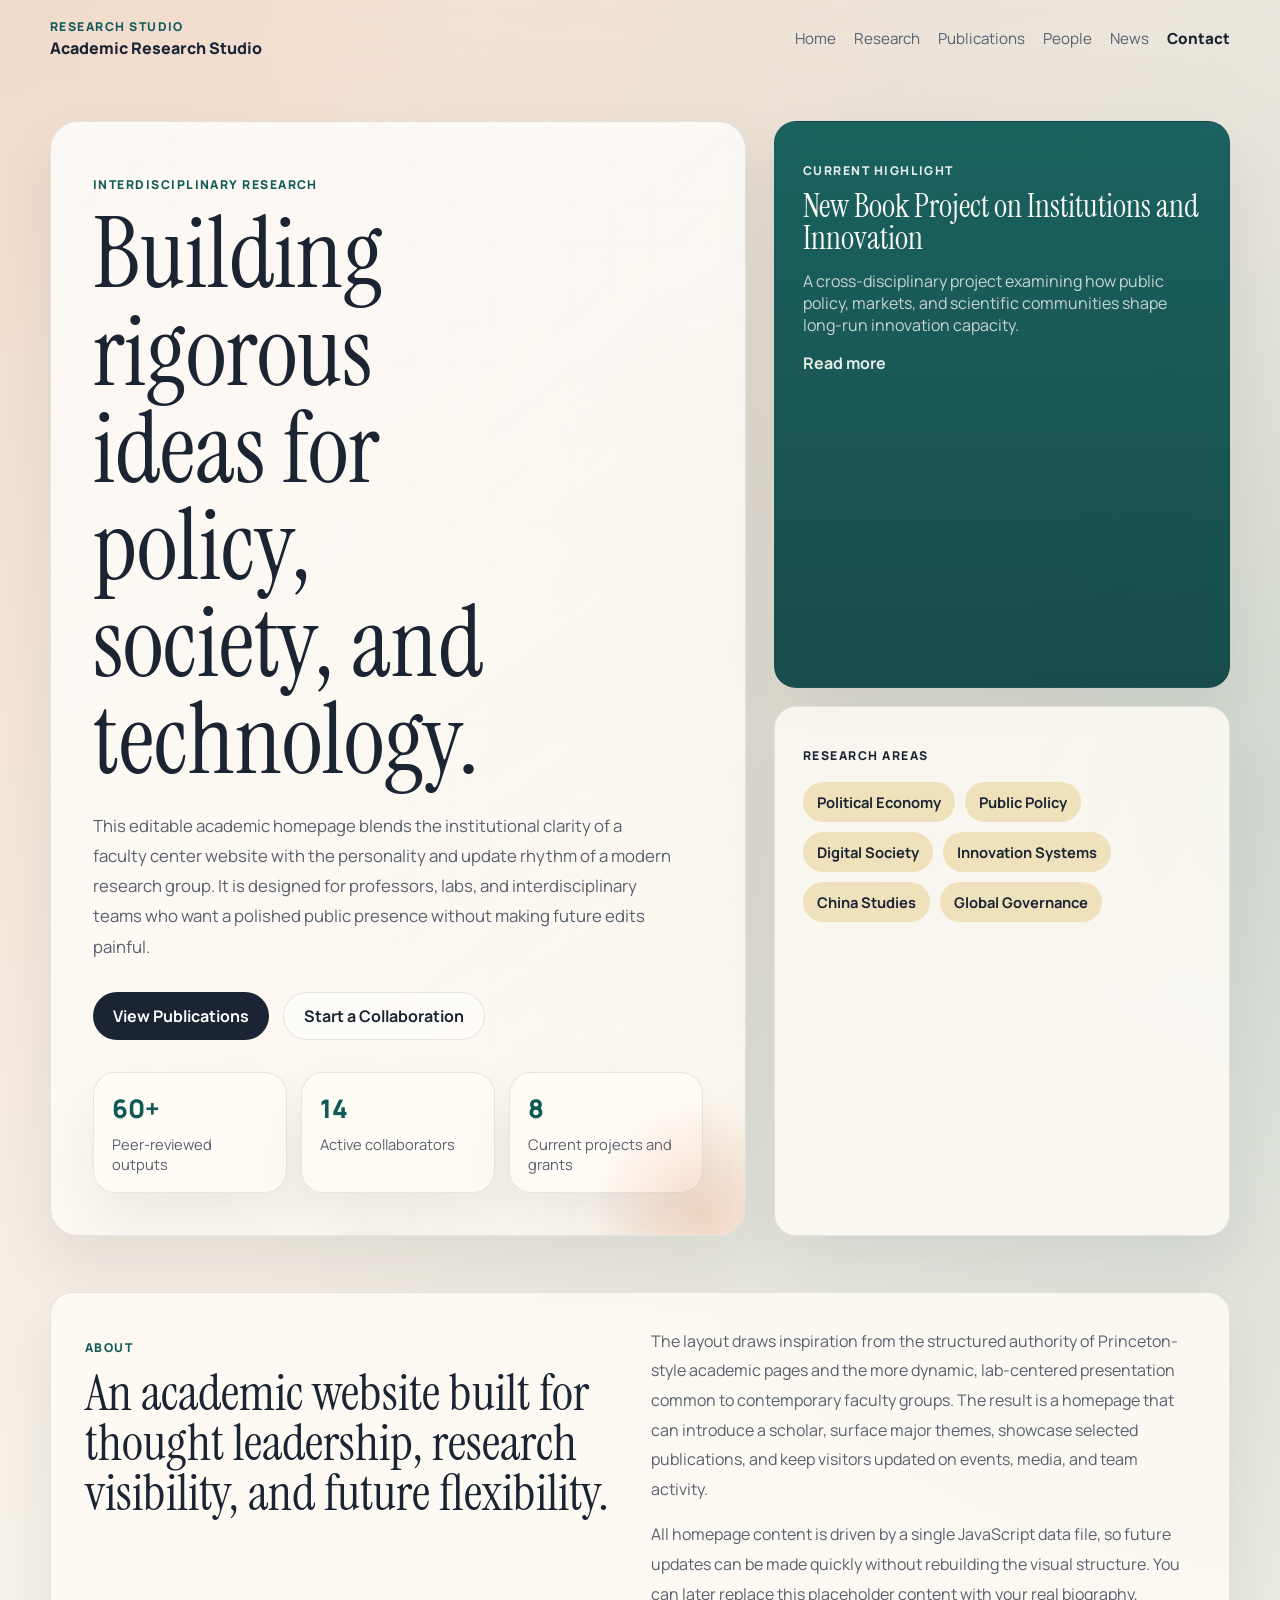
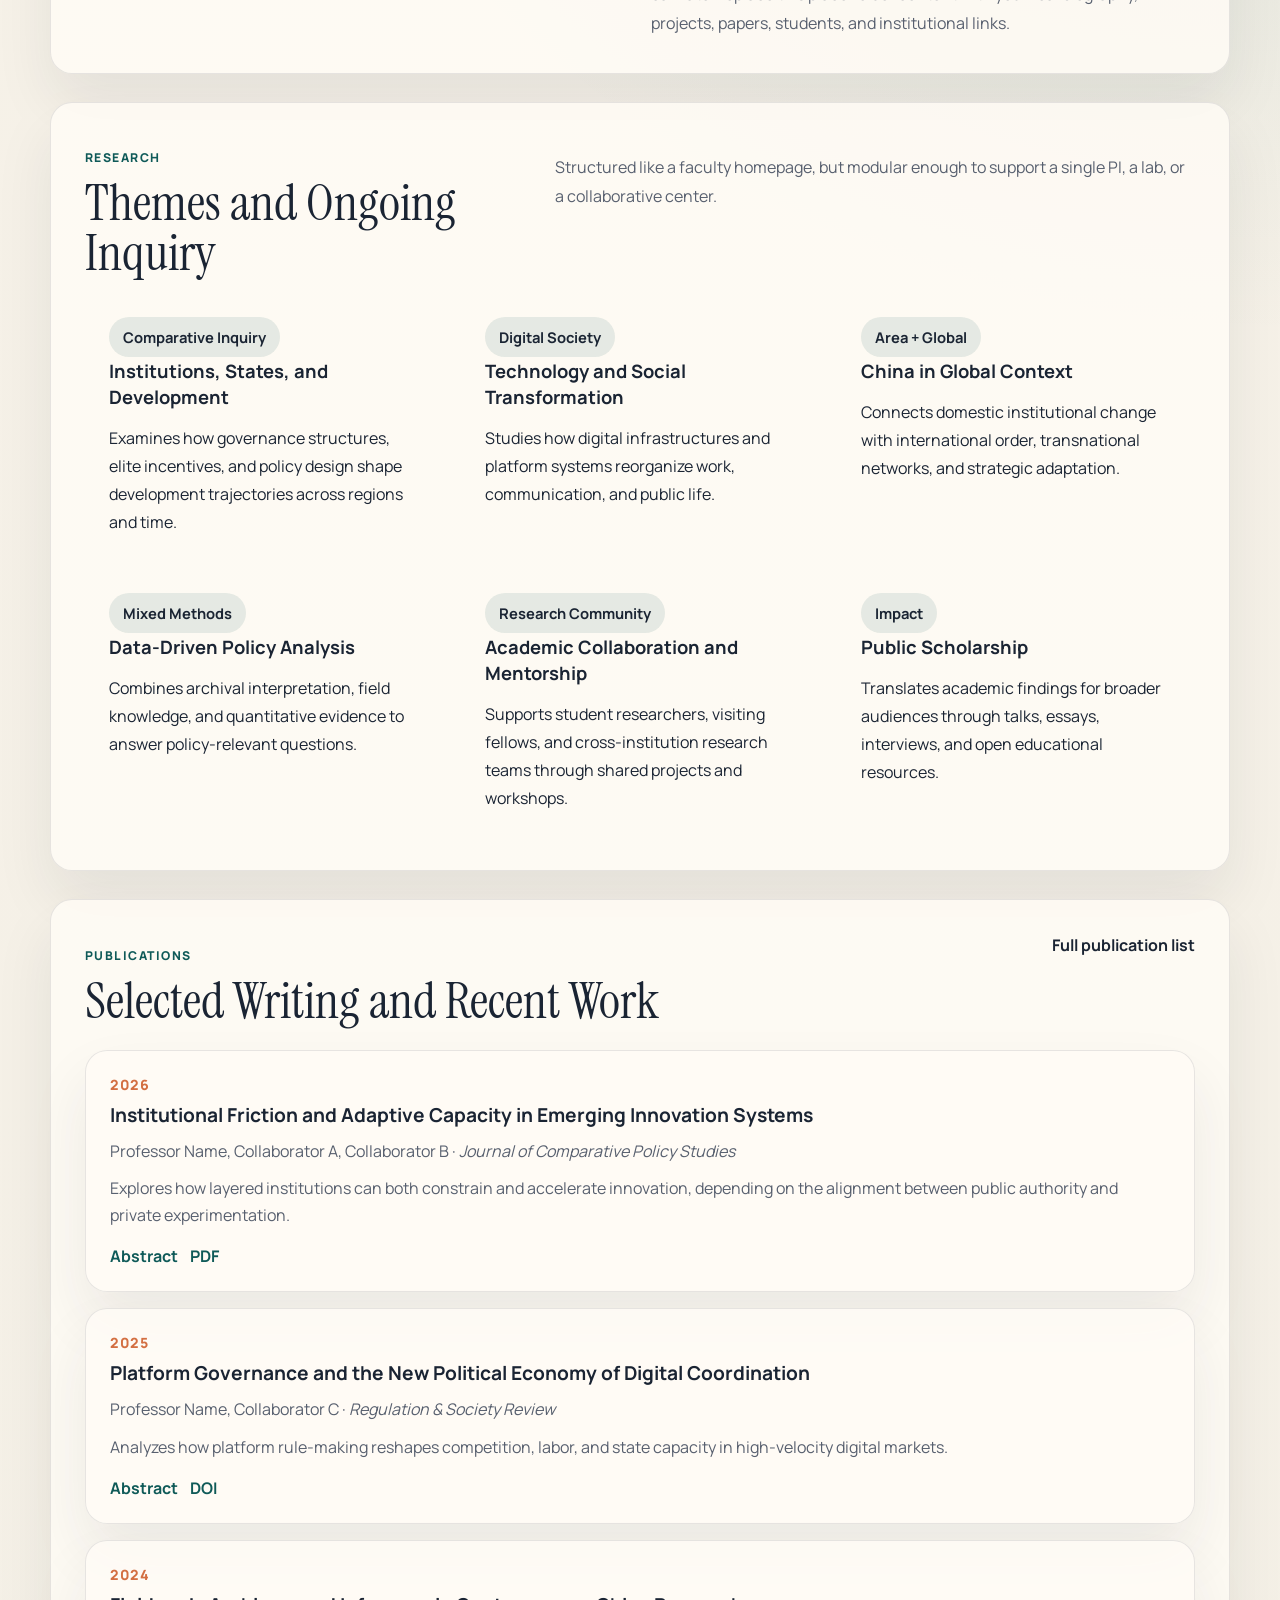
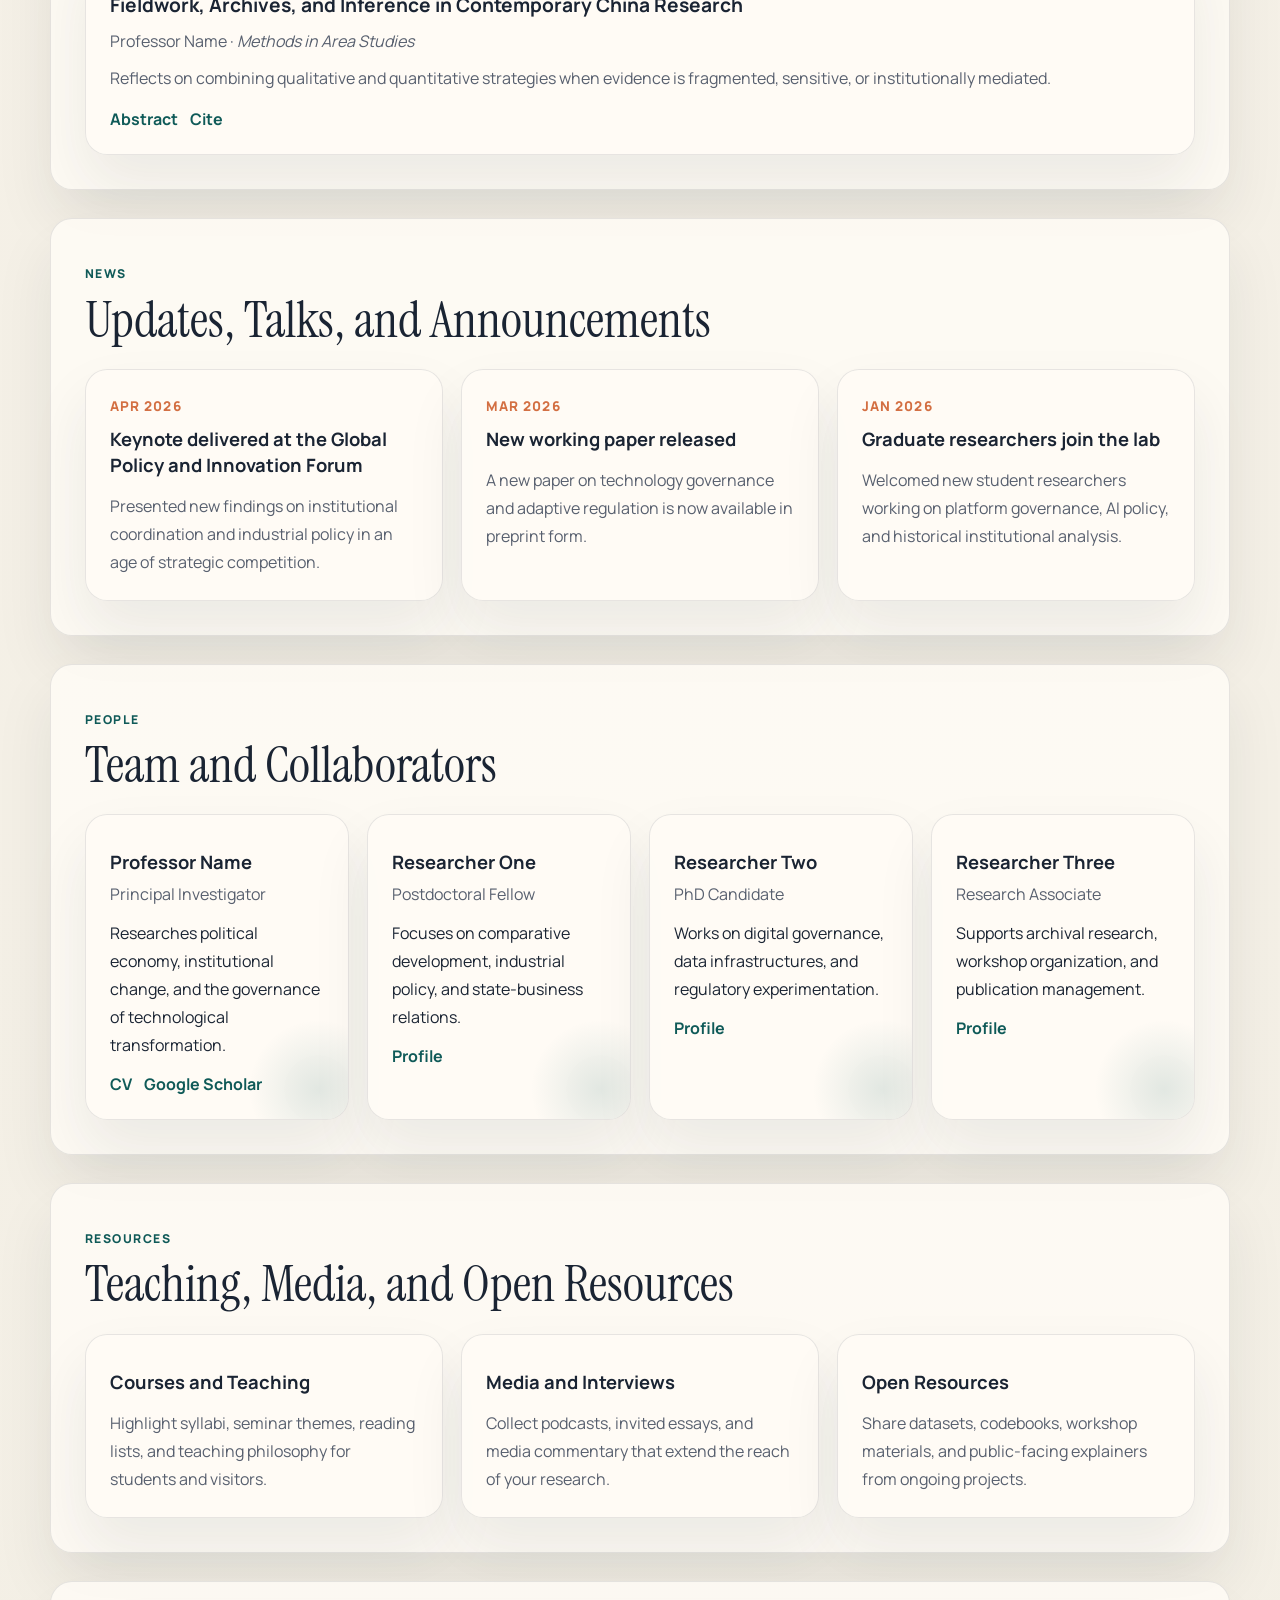
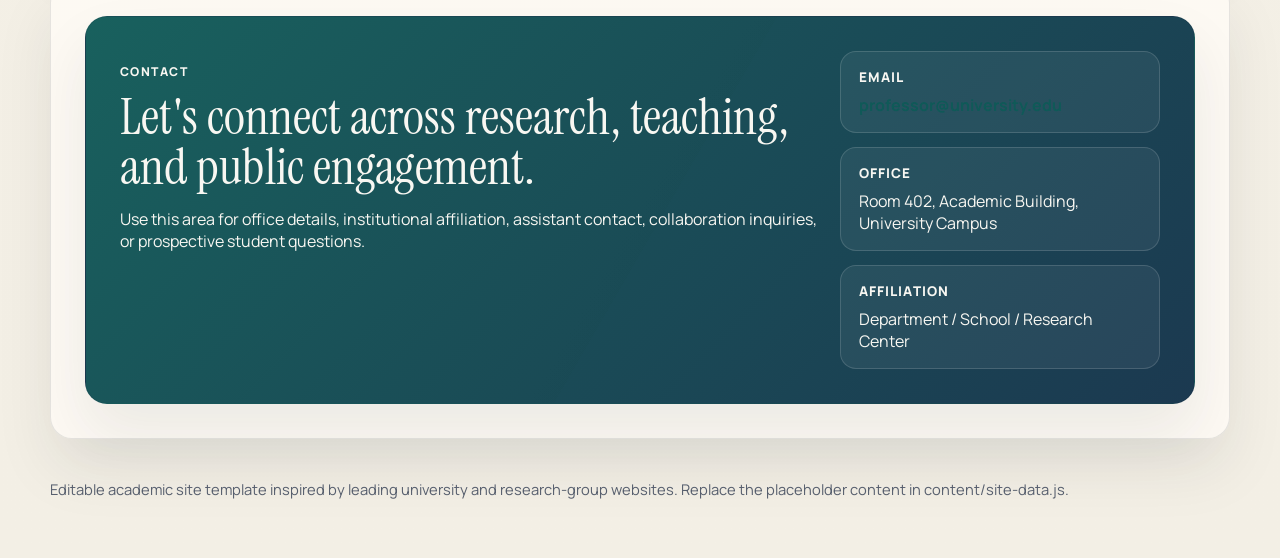
==== index.html @ c12a3609 "Initial academic website" ====
<!DOCTYPE html>
<html lang="en">
  <head>
    <meta charset="UTF-8" />
    <meta name="viewport" content="width=device-width, initial-scale=1.0" />
    <title>Academic Research Studio</title>
    <meta
      name="description"
      content="A modular academic website template for research groups, faculty, and interdisciplinary labs."
    />
    <link rel="preconnect" href="https://fonts.googleapis.com" />
    <link rel="preconnect" href="https://fonts.gstatic.com" crossorigin />
    <link
      href="https://fonts.googleapis.com/css2?family=Manrope:wght@400;500;600;700;800&family=Instrument+Serif:ital@0;1&display=swap"
      rel="stylesheet"
    />
    <link rel="stylesheet" href="styles.css" />
  </head>
  <body>
    <div class="page-shell">
      <header class="site-header">
        <a class="brand" href="index.html">
          <span class="brand-kicker" id="brand-kicker">Research Studio</span>
          <span class="brand-title" id="brand-title">Academic Research Studio</span>
        </a>
        <nav class="site-nav" id="site-nav" aria-label="Primary navigation"></nav>
      </header>

      <main id="top">
        <section class="hero">
          <div class="hero-copy">
            <p class="eyebrow" id="hero-eyebrow">Interdisciplinary Research</p>
            <h1 id="hero-title">Building rigorous ideas for policy, society, and technology.</h1>
            <p class="hero-summary" id="hero-summary"></p>

            <div class="hero-actions">
              <a class="button button-primary" id="hero-primary-link" href="#publications">View Publications</a>
              <a class="button button-secondary" id="hero-secondary-link" href="#contact">Collaborate</a>
            </div>

            <div class="hero-metrics" id="hero-metrics"></div>
          </div>

          <aside class="hero-panel">
            <div class="panel-card panel-highlight">
              <p class="panel-label">Current Highlight</p>
              <h2 id="highlight-title"></h2>
              <p id="highlight-summary"></p>
              <a id="highlight-link" href="#" target="_blank" rel="noreferrer">Read more</a>
            </div>
            <div class="panel-card">
              <p class="panel-label">Research Areas</p>
              <div class="tag-grid" id="hero-tags"></div>
            </div>
          </aside>
        </section>

        <section class="section intro-grid" id="about">
          <div>
            <p class="section-kicker">About</p>
            <h2 class="section-title" id="about-title"></h2>
          </div>
          <div class="rich-text" id="about-copy"></div>
        </section>

        <section class="section" id="research">
          <div class="section-heading">
            <div>
              <p class="section-kicker">Research</p>
              <h2 class="section-title">Themes and Ongoing Inquiry</h2>
            </div>
            <p class="section-note">
              Structured like a faculty homepage, but modular enough to support a single PI, a lab,
              or a collaborative center.
            </p>
          </div>
          <div class="card-grid" id="research-grid"></div>
        </section>

        <section class="section split-section" id="publications">
          <div class="section-heading">
            <div>
              <p class="section-kicker">Publications</p>
              <h2 class="section-title">Selected Writing and Recent Work</h2>
            </div>
            <a class="text-link" id="all-publications-link" href="#" target="_blank" rel="noreferrer"
              >Full publication list</a
            >
          </div>
          <div class="publication-list" id="publication-list"></div>
        </section>

        <section class="section news-section" id="news">
          <div class="section-heading">
            <div>
              <p class="section-kicker">News</p>
              <h2 class="section-title">Updates, Talks, and Announcements</h2>
            </div>
          </div>
          <div class="news-grid" id="news-grid"></div>
        </section>

        <section class="section" id="people">
          <div class="section-heading">
            <div>
              <p class="section-kicker">People</p>
              <h2 class="section-title">Team and Collaborators</h2>
            </div>
          </div>
          <div class="people-grid" id="people-grid"></div>
        </section>

        <section class="section resources-section">
          <div class="section-heading">
            <div>
              <p class="section-kicker">Resources</p>
              <h2 class="section-title">Teaching, Media, and Open Resources</h2>
            </div>
          </div>
          <div class="resource-grid" id="resource-grid"></div>
        </section>

        <section class="section contact-section" id="contact">
          <div class="contact-card">
            <div>
              <p class="section-kicker">Contact</p>
              <h2 class="section-title" id="contact-title"></h2>
              <p class="contact-copy" id="contact-summary"></p>
            </div>
            <div class="contact-details" id="contact-details"></div>
          </div>
        </section>
      </main>
    </div>

    <footer class="site-footer">
      <p id="footer-text"></p>
    </footer>

    <script src="content/site-data.js"></script>
    <script src="script.js"></script>
  </body>
</html>
---- styles.css ----
:root {
  --bg: #f3efe5;
  --surface: rgba(255, 252, 246, 0.82);
  --surface-strong: #fffdf8;
  --ink: #1a2433;
  --muted: #58606f;
  --line: rgba(26, 36, 51, 0.1);
  --brand: #0f5a58;
  --brand-2: #d36f42;
  --accent: #efe1bc;
  --shadow: 0 30px 60px rgba(26, 36, 51, 0.08);
  --radius-xl: 28px;
  --radius-lg: 22px;
  --radius-md: 16px;
  --container: min(1180px, calc(100vw - 40px));
}

* {
  box-sizing: border-box;
}

html {
  scroll-behavior: smooth;
}

body {
  margin: 0;
  font-family: "Manrope", sans-serif;
  color: var(--ink);
  background:
    radial-gradient(circle at top left, rgba(211, 111, 66, 0.18), transparent 28%),
    radial-gradient(circle at right 15%, rgba(15, 90, 88, 0.16), transparent 24%),
    linear-gradient(180deg, #f7f2e9 0%, var(--bg) 100%);
  min-height: 100vh;
}

a {
  color: inherit;
  text-decoration: none;
}

.page-shell,
.site-footer {
  width: var(--container);
  margin: 0 auto;
}

.site-header {
  position: sticky;
  top: 0;
  z-index: 10;
  display: flex;
  align-items: center;
  justify-content: space-between;
  gap: 24px;
  padding: 18px 0;
  backdrop-filter: blur(18px);
}

.brand {
  display: inline-flex;
  flex-direction: column;
  gap: 2px;
}

.brand-kicker,
.eyebrow,
.section-kicker,
.panel-label {
  text-transform: uppercase;
  letter-spacing: 0.12em;
  font-size: 0.76rem;
  font-weight: 800;
}

.brand-kicker,
.eyebrow,
.section-kicker {
  color: var(--brand);
}

.brand-title {
  font-weight: 800;
  font-size: 1rem;
}

.site-nav {
  display: flex;
  flex-wrap: wrap;
  gap: 18px;
  font-size: 0.95rem;
  color: var(--muted);
}

.site-nav a:hover,
.text-link:hover,
.panel-card a:hover {
  color: var(--brand);
}

.nav-highlight {
  font-weight: 800;
  color: var(--ink);
}

.hero {
  display: grid;
  grid-template-columns: 1.45fr 0.95fr;
  gap: 28px;
  padding: 44px 0 28px;
  align-items: stretch;
}

.page-hero {
  padding: 52px 0 16px;
}

.page-title {
  margin: 10px 0 0;
  font-family: "Instrument Serif", serif;
  font-size: clamp(3rem, 7vw, 5.2rem);
  font-weight: 400;
  line-height: 0.98;
  max-width: 11ch;
}

.page-summary {
  max-width: 68ch;
  margin: 18px 0 0;
  color: var(--muted);
  line-height: 1.8;
  font-size: 1.05rem;
}

.hero-copy,
.hero-panel,
.section,
.contact-card {
  position: relative;
}

.hero-copy {
  padding: 42px;
  border: 1px solid var(--line);
  border-radius: var(--radius-xl);
  background:
    linear-gradient(145deg, rgba(255, 255, 255, 0.78), rgba(255, 250, 241, 0.88)),
    url("data:image/svg+xml,%3Csvg xmlns='http://www.w3.org/2000/svg' width='160' height='160' viewBox='0 0 160 160'%3E%3Cg fill='none' stroke='rgba(15,90,88,0.06)' stroke-width='1'%3E%3Cpath d='M0 40h160M0 80h160M0 120h160'/%3E%3Cpath d='M40 0v160M80 0v160M120 0v160'/%3E%3C/g%3E%3C/svg%3E");
  box-shadow: var(--shadow);
  overflow: hidden;
}

.hero-copy::after {
  content: "";
  position: absolute;
  width: 240px;
  height: 240px;
  right: -80px;
  bottom: -100px;
  border-radius: 50%;
  background: radial-gradient(circle, rgba(211, 111, 66, 0.24), transparent 68%);
}

.hero h1,
.section-title,
.panel-card h2 {
  margin: 0;
  line-height: 0.98;
}

.hero h1 {
  max-width: 10ch;
  font-family: "Instrument Serif", serif;
  font-size: clamp(3.3rem, 8vw, 6.2rem);
  font-weight: 400;
  margin-top: 12px;
}

.hero-summary,
.section-note,
.rich-text,
.publication-meta,
.publication-abstract,
.news-card p,
.person-role,
.resource-card p,
.contact-copy,
.contact-item,
.site-footer {
  color: var(--muted);
}

.hero-summary {
  max-width: 58ch;
  margin: 22px 0 0;
  font-size: 1.05rem;
  line-height: 1.8;
}

.hero-actions {
  display: flex;
  flex-wrap: wrap;
  gap: 14px;
  margin-top: 30px;
}

.button {
  display: inline-flex;
  align-items: center;
  justify-content: center;
  min-height: 48px;
  padding: 0 20px;
  border-radius: 999px;
  font-weight: 700;
  transition: transform 180ms ease, background-color 180ms ease, color 180ms ease;
}

.button:hover {
  transform: translateY(-1px);
}

.button-primary {
  background: var(--ink);
  color: #fff;
}

.button-secondary {
  border: 1px solid var(--line);
  background: rgba(255, 255, 255, 0.55);
}

.hero-metrics {
  display: grid;
  grid-template-columns: repeat(3, minmax(0, 1fr));
  gap: 14px;
  margin-top: 32px;
}

.metric-card,
.panel-card,
.section,
.contact-card,
.publication-item,
.news-card,
.person-card,
.resource-card {
  border: 1px solid var(--line);
  background: var(--surface);
  border-radius: var(--radius-lg);
  box-shadow: var(--shadow);
}

.metric-card {
  padding: 18px;
  backdrop-filter: blur(12px);
}

.metric-value {
  display: block;
  font-size: 1.6rem;
  font-weight: 800;
  color: var(--brand);
}

.metric-label {
  display: block;
  margin-top: 8px;
  font-size: 0.92rem;
  color: var(--muted);
}

.hero-panel {
  display: grid;
  gap: 18px;
}

.panel-card {
  padding: 28px;
}

.panel-highlight {
  background:
    linear-gradient(180deg, rgba(15, 90, 88, 0.95), rgba(13, 69, 68, 0.95)),
    linear-gradient(120deg, rgba(255, 255, 255, 0.12), transparent);
  color: #f8f7f2;
}

.panel-highlight .panel-label,
.panel-highlight a {
  color: #e6efe7;
}

.panel-highlight p {
  color: rgba(248, 247, 242, 0.78);
}

.panel-card h2 {
  font-size: 2rem;
  font-family: "Instrument Serif", serif;
  font-weight: 400;
  margin-top: 10px;
}

.panel-card a,
.text-link {
  font-weight: 700;
}

.tag-grid {
  display: flex;
  flex-wrap: wrap;
  gap: 10px;
  margin-top: 18px;
}

.tag {
  padding: 10px 14px;
  border-radius: 999px;
  background: var(--accent);
  font-size: 0.92rem;
  font-weight: 700;
}

.section {
  padding: 34px;
  margin-top: 28px;
}

.section-heading,
.intro-grid,
.contact-card {
  display: flex;
  align-items: flex-start;
  justify-content: space-between;
  gap: 22px;
}

.intro-grid > * {
  flex: 1;
}

.section-title {
  margin-top: 10px;
  font-family: "Instrument Serif", serif;
  font-size: clamp(2rem, 4vw, 3.2rem);
  font-weight: 400;
}

.section-note,
.rich-text {
  max-width: 64ch;
  line-height: 1.85;
}

.rich-text p {
  margin: 0;
}

.rich-text p + p {
  margin-top: 16px;
}

.card-grid,
.news-grid,
.people-grid,
.resource-grid {
  display: grid;
  gap: 18px;
  margin-top: 24px;
}

.card-grid {
  grid-template-columns: repeat(3, minmax(0, 1fr));
}

.research-card,
.news-card,
.person-card,
.resource-card,
.feature-card {
  padding: 24px;
}

.research-card h3,
.news-card h3,
.person-card h3,
.resource-card h3,
.feature-card h3,
.timeline-item h3 {
  margin: 10px 0 0;
  font-size: 1.15rem;
}

.research-card p,
.resource-card p,
.news-card p,
.feature-card p,
.timeline-item p,
.person-card p {
  margin: 14px 0 0;
  line-height: 1.75;
}

.research-card .tag {
  background: rgba(15, 90, 88, 0.1);
}

.publication-list {
  display: grid;
  gap: 16px;
  margin-top: 24px;
}

.publication-item {
  padding: 24px;
}

.publication-year {
  color: var(--brand-2);
  font-size: 0.88rem;
  font-weight: 800;
  text-transform: uppercase;
  letter-spacing: 0.08em;
}

.publication-item h3 {
  margin: 8px 0 0;
  font-size: 1.2rem;
}

.publication-meta,
.publication-abstract {
  margin-top: 10px;
  line-height: 1.7;
}

.publication-links,
.person-links {
  display: flex;
  flex-wrap: wrap;
  gap: 12px;
  margin-top: 14px;
}

.publication-links a,
.person-links a,
.contact-item a {
  color: var(--brand);
  font-weight: 700;
}

.news-grid {
  grid-template-columns: repeat(3, minmax(0, 1fr));
}

.news-date {
  font-size: 0.84rem;
  color: var(--brand-2);
  font-weight: 800;
  text-transform: uppercase;
  letter-spacing: 0.08em;
}

.people-grid {
  grid-template-columns: repeat(4, minmax(0, 1fr));
}

.people-grid-wide {
  grid-template-columns: repeat(3, minmax(0, 1fr));
}

.person-role {
  margin-top: 8px;
}

.person-card {
  position: relative;
  overflow: hidden;
}

.person-card::before {
  content: "";
  position: absolute;
  inset: auto -40px -40px auto;
  width: 140px;
  height: 140px;
  border-radius: 50%;
  background: radial-gradient(circle, rgba(15, 90, 88, 0.12), transparent 70%);
}

.resource-grid {
  grid-template-columns: repeat(3, minmax(0, 1fr));
}

.feature-grid {
  display: grid;
  grid-template-columns: repeat(3, minmax(0, 1fr));
  gap: 18px;
}

.feature-card,
.timeline-item {
  border: 1px solid var(--line);
  background: var(--surface);
  border-radius: var(--radius-lg);
  box-shadow: var(--shadow);
}

.timeline-list {
  display: grid;
  gap: 16px;
  margin-top: 24px;
}

.timeline-item {
  display: grid;
  grid-template-columns: 170px 1fr;
  gap: 18px;
  padding: 22px 24px;
}

.timeline-year {
  color: var(--brand-2);
  font-size: 0.88rem;
  font-weight: 800;
  text-transform: uppercase;
  letter-spacing: 0.08em;
}

.contact-card {
  padding: 34px;
  background:
    linear-gradient(135deg, rgba(15, 90, 88, 0.96), rgba(18, 49, 73, 0.96)),
    linear-gradient(120deg, rgba(255, 255, 255, 0.1), transparent);
  color: #f8f7f2;
}

.contact-card .section-kicker,
.contact-card .section-title,
.contact-card .contact-copy,
.contact-card .contact-item {
  color: #f8f7f2;
}

.contact-details {
  display: grid;
  gap: 14px;
  min-width: min(320px, 100%);
}

.contact-item {
  padding: 16px 18px;
  border: 1px solid rgba(255, 255, 255, 0.14);
  border-radius: var(--radius-md);
  background: rgba(255, 255, 255, 0.06);
}

.contact-label {
  display: block;
  margin-bottom: 8px;
  font-size: 0.84rem;
  font-weight: 800;
  letter-spacing: 0.08em;
  text-transform: uppercase;
}

.site-footer {
  padding: 26px 0 44px;
  font-size: 0.92rem;
}

@media (max-width: 1080px) {
  .hero,
  .card-grid,
  .news-grid,
  .people-grid,
  .resource-grid,
  .feature-grid,
  .people-grid-wide {
    grid-template-columns: repeat(2, minmax(0, 1fr));
  }

  .hero {
    align-items: unset;
  }

  .hero,
  .section-heading,
  .intro-grid,
  .contact-card {
    grid-template-columns: 1fr;
    flex-direction: column;
  }
}

@media (max-width: 720px) {
  .page-shell,
  .site-footer {
    width: min(100vw - 24px, 1180px);
  }

  .site-header {
    padding: 14px 0;
  }

  .site-nav {
    gap: 12px;
    font-size: 0.9rem;
  }

  .hero,
  .hero-metrics,
  .card-grid,
  .news-grid,
  .people-grid,
  .resource-grid,
  .feature-grid,
  .people-grid-wide {
    grid-template-columns: 1fr;
  }

  .timeline-item {
    grid-template-columns: 1fr;
  }

  .hero-copy,
  .panel-card,
  .section,
  .contact-card {
    padding: 24px;
  }

  .hero h1 {
    max-width: none;
  }
}
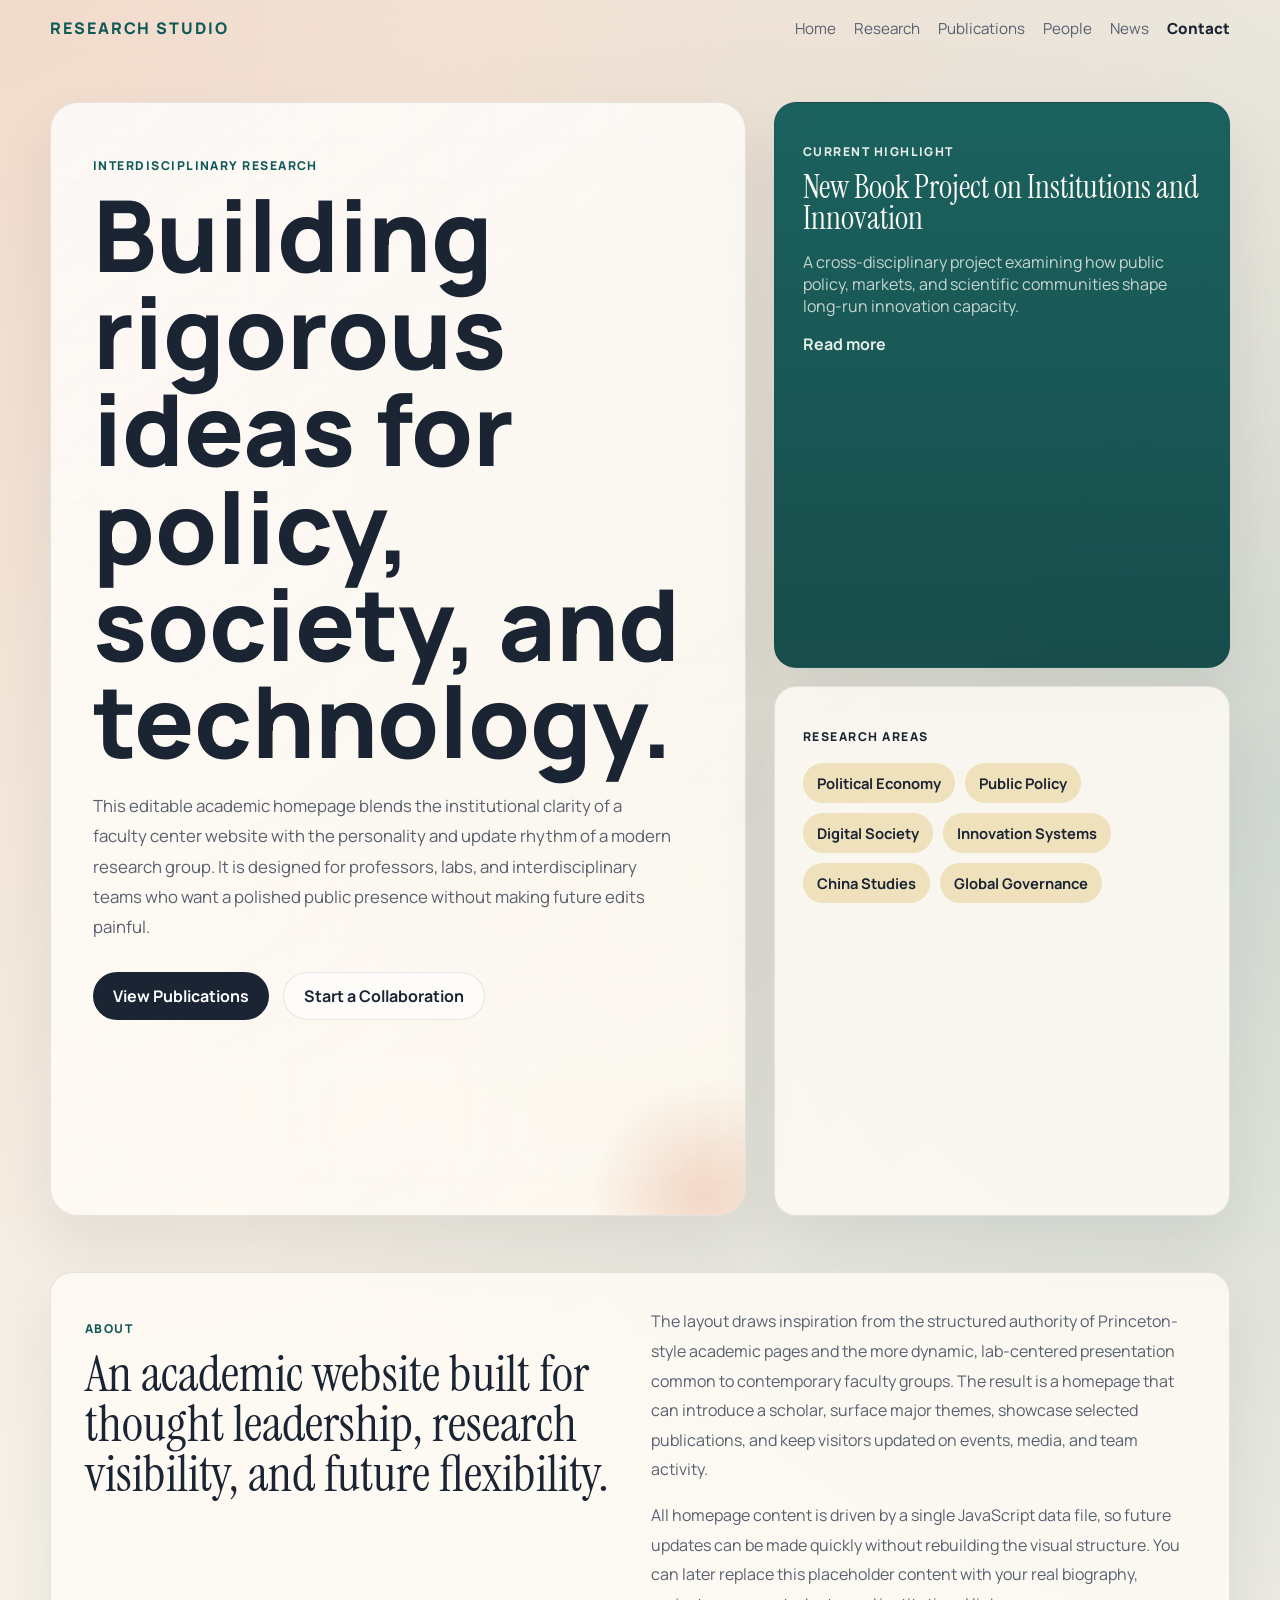
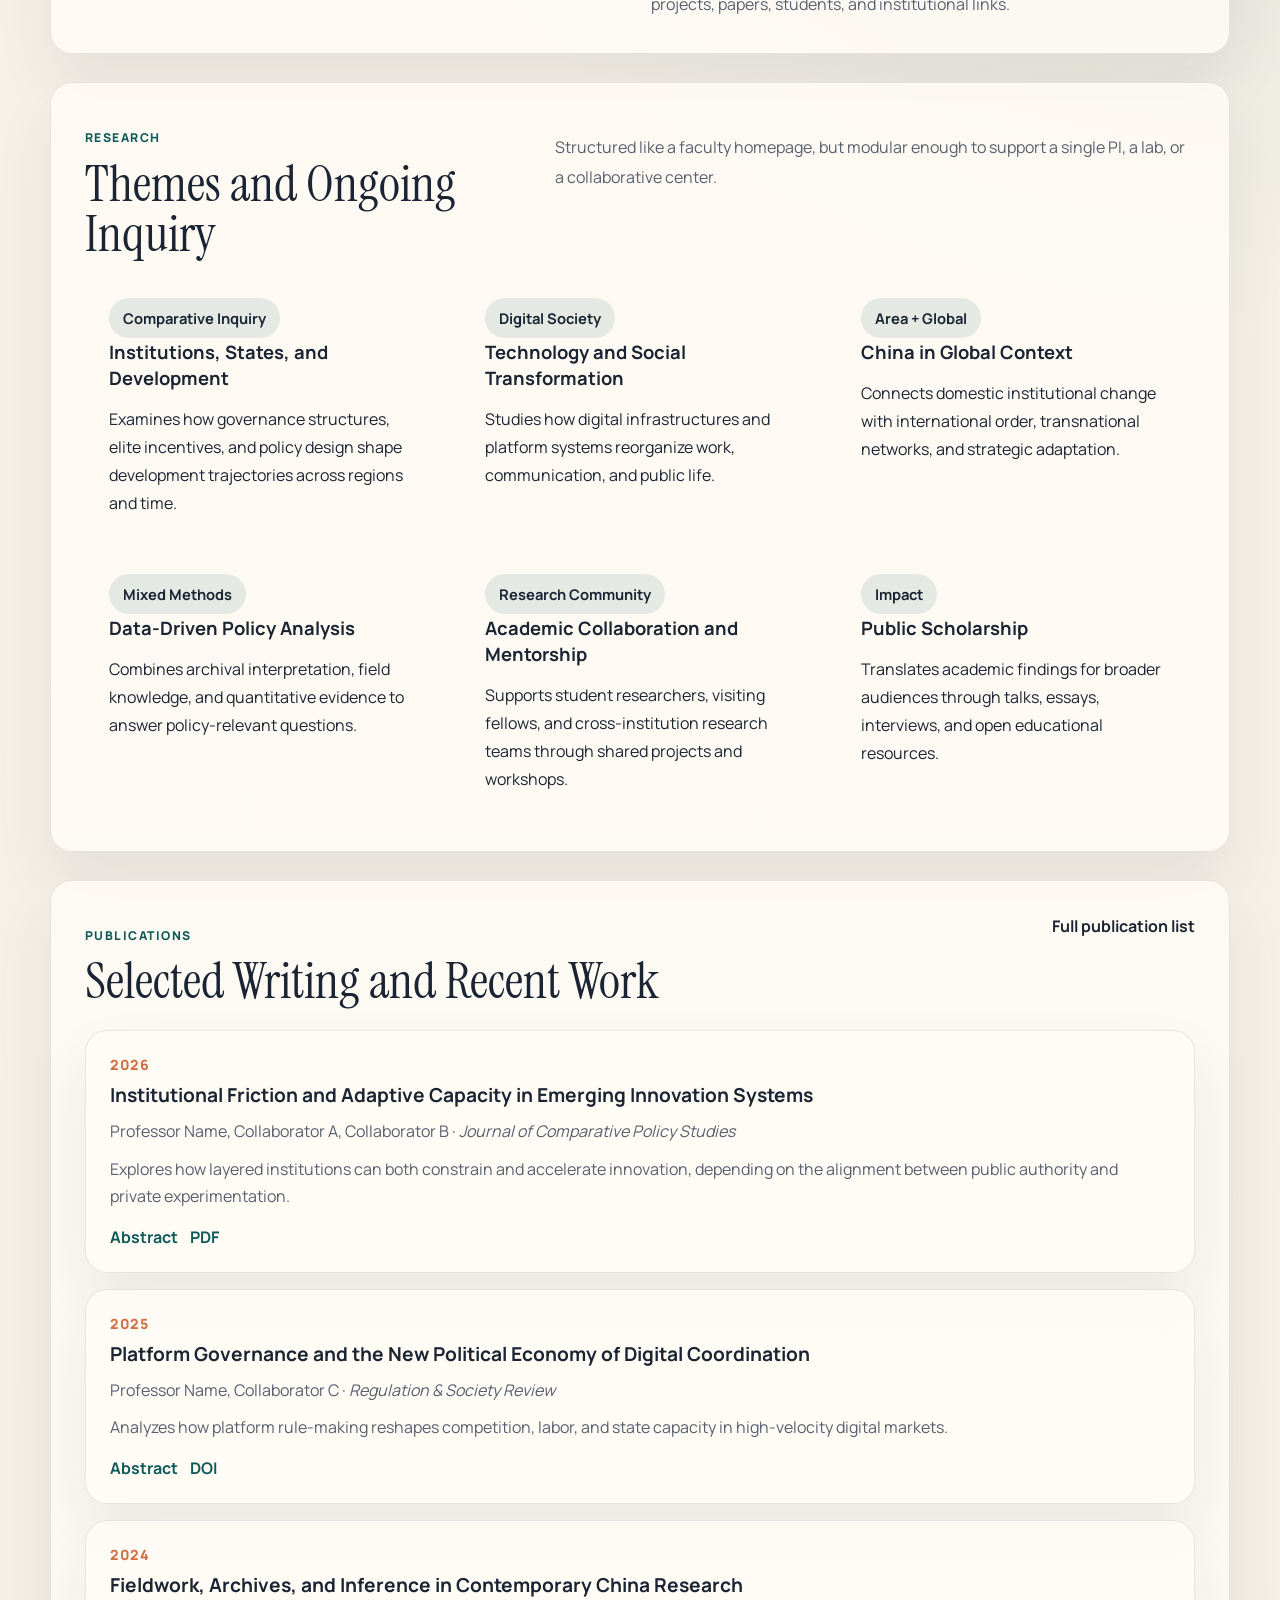
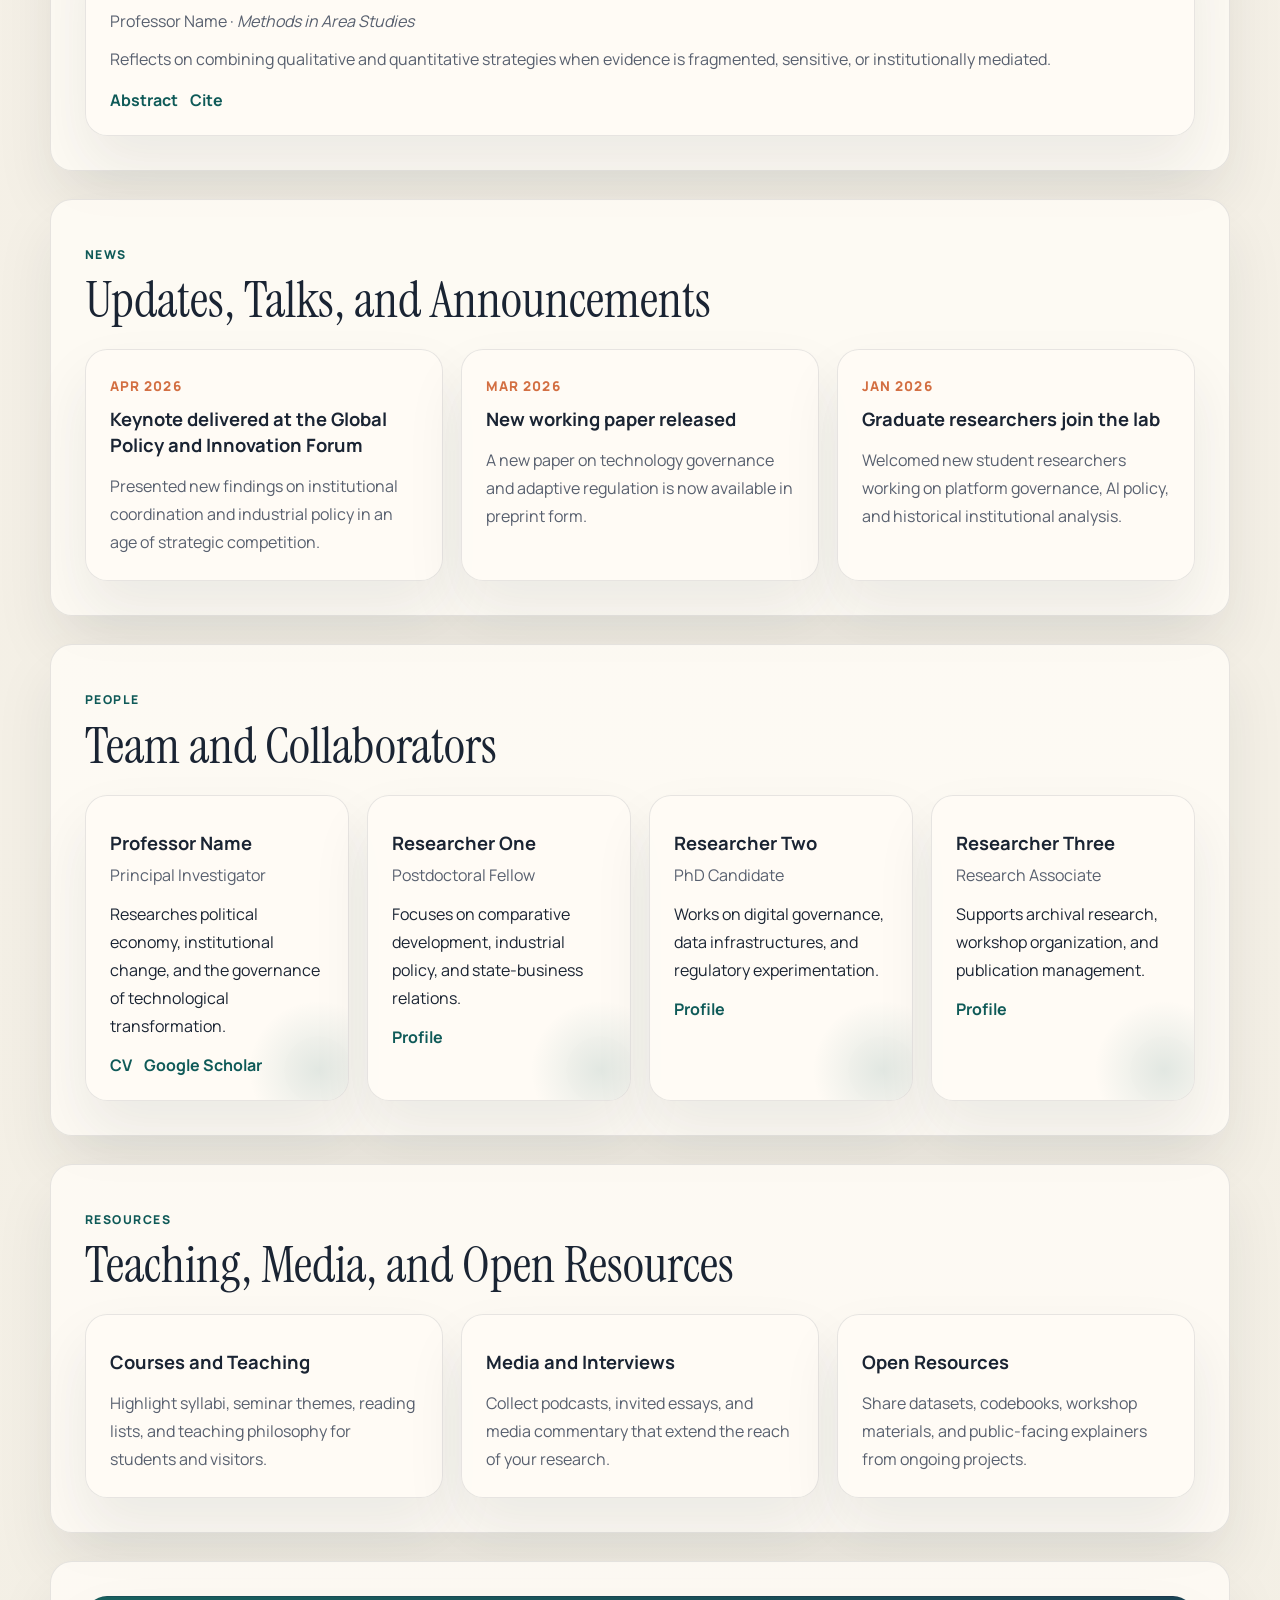
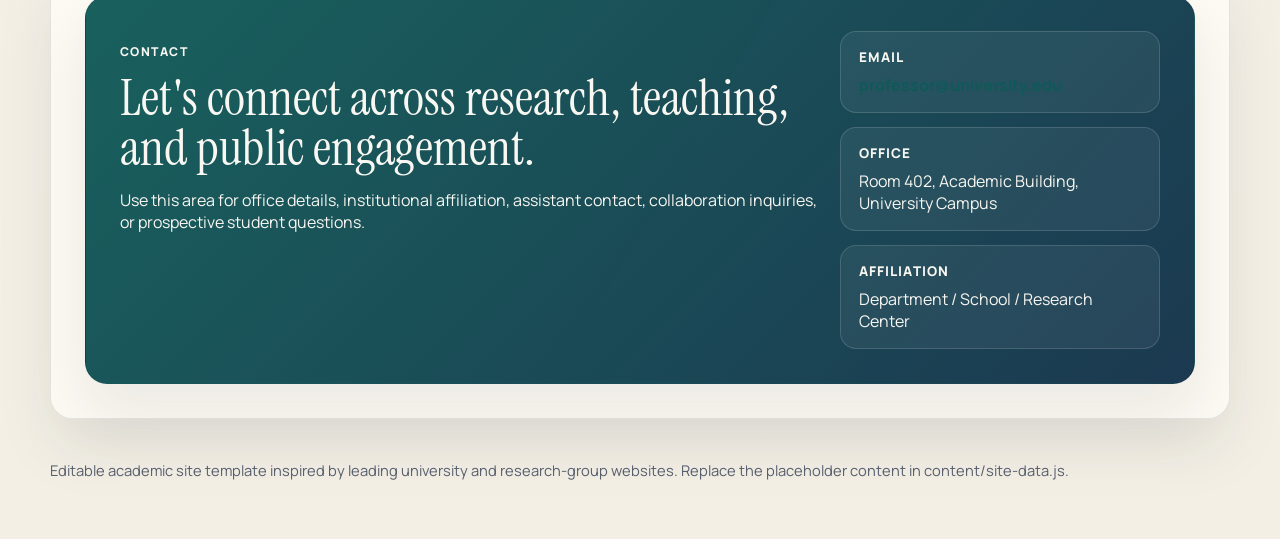
==== commit 65efc793: "Refine header branding" ====
--- a/index.html
+++ b/index.html
@@ -21,7 +21,6 @@
       <header class="site-header">
         <a class="brand" href="index.html">
           <span class="brand-kicker" id="brand-kicker">Research Studio</span>
-          <span class="brand-title" id="brand-title">Academic Research Studio</span>
         </a>
         <nav class="site-nav" id="site-nav" aria-label="Primary navigation"></nav>
       </header>
--- a/styles.css
+++ b/styles.css
@@ -79,6 +79,11 @@
   color: var(--brand);
 }
 
+.brand-kicker {
+  font-size: 1rem;
+  line-height: 1.35;
+}
+
 .brand-title {
   font-weight: 800;
   font-size: 1rem;
@@ -170,9 +175,9 @@
 
 .hero h1 {
   max-width: 10ch;
-  font-family: "Instrument Serif", serif;
+  font-family: "Manrope", sans-serif;
   font-size: clamp(3.3rem, 8vw, 6.2rem);
-  font-weight: 400;
+  font-weight: 800;
   margin-top: 12px;
 }
 
@@ -278,6 +283,29 @@
   padding: 28px;
 }
 
+.hero-image-card {
+  padding: 0;
+  overflow: hidden;
+}
+
+.hero-image-card img {
+  display: block;
+  width: 100%;
+  aspect-ratio: 4 / 3;
+  object-fit: cover;
+  background: linear-gradient(135deg, rgba(15, 90, 88, 0.14), rgba(211, 111, 66, 0.2));
+}
+
+.image-caption {
+  padding: 20px 24px 24px;
+}
+
+.image-caption p:last-child {
+  margin: 8px 0 0;
+  color: var(--muted);
+  line-height: 1.7;
+}
+
 .panel-highlight {
   background:
     linear-gradient(180deg, rgba(15, 90, 88, 0.95), rgba(13, 69, 68, 0.95)),
@@ -476,6 +504,16 @@
 .person-card {
   position: relative;
   overflow: hidden;
+}
+
+.person-image {
+  display: block;
+  width: calc(100% + 48px);
+  max-width: none;
+  margin: -24px -24px 18px;
+  aspect-ratio: 4 / 3;
+  object-fit: cover;
+  background: linear-gradient(135deg, rgba(15, 90, 88, 0.14), rgba(211, 111, 66, 0.2));
 }
 
 .person-card::before {
